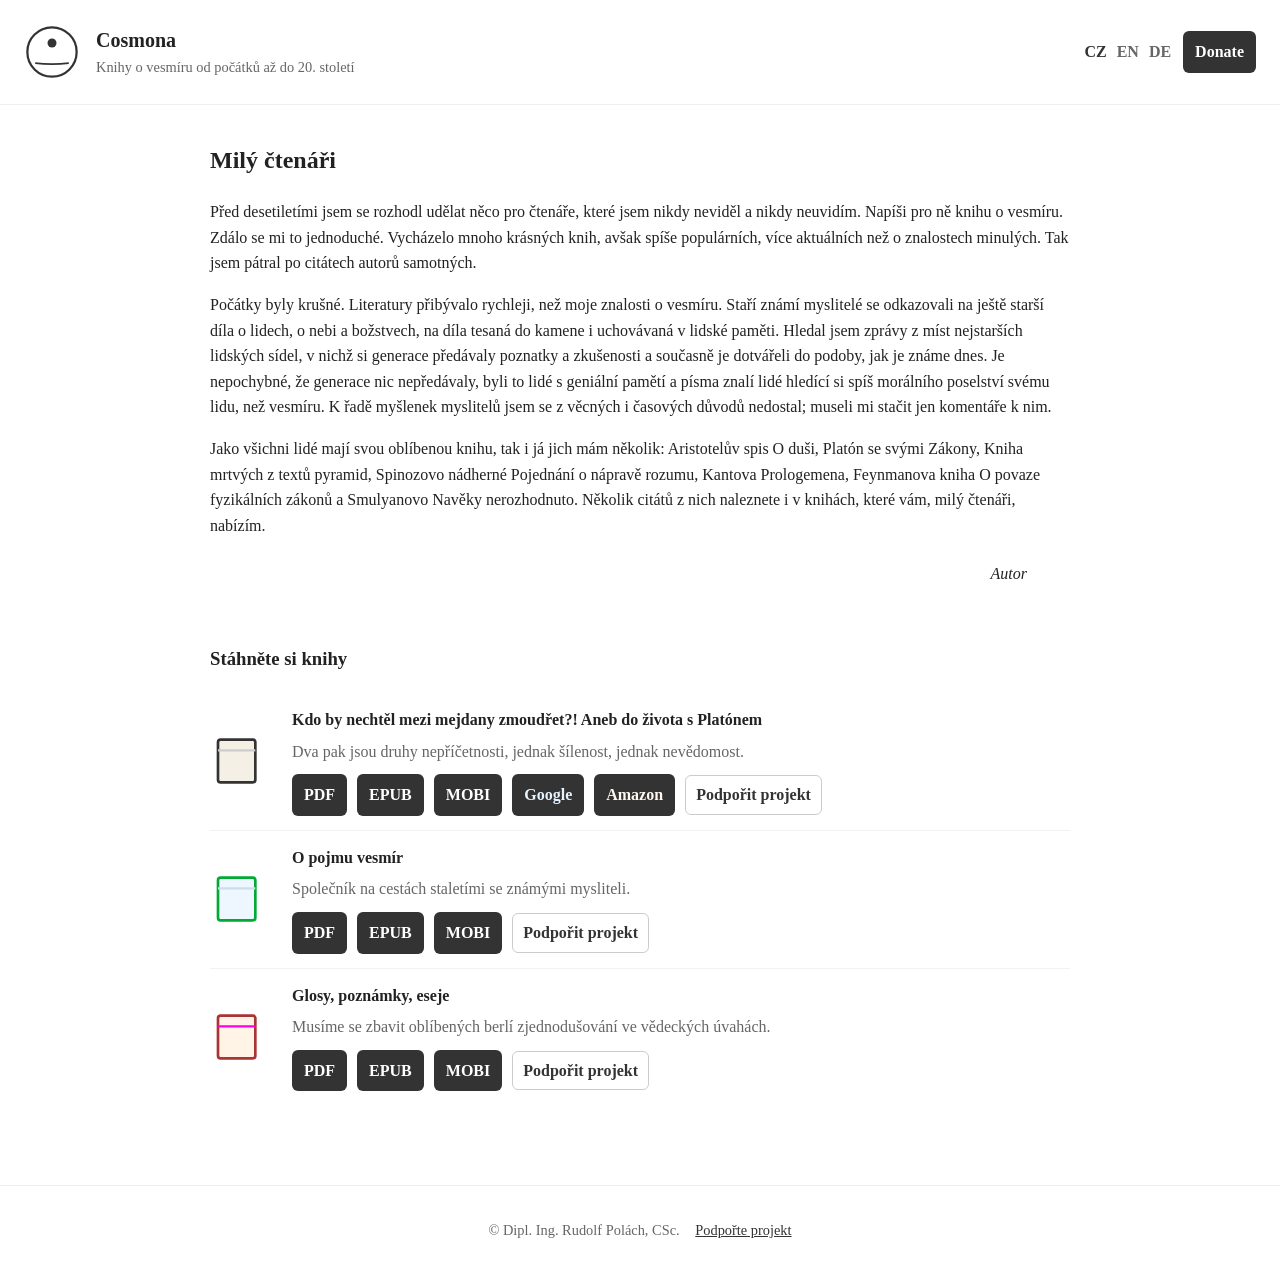
==== index.html @ 69b86dde "start" ====
<!doctype html>
<html lang="cs">
<head>
  <meta charset="utf-8" />
  <meta name="viewport" content="width=device-width,initial-scale=1" />
  <title>Cosmona — Knihy o vesmíru</title>
  <link rel="stylesheet" href="index.css">
</head>
<body>
  <header class="site-header">
    <div class="brand">
      <svg class="logo" width="56" height="56" viewBox="0 0 100 100" aria-hidden="true">
        <circle cx="50" cy="50" r="44" fill="none" stroke="#333" stroke-width="4"/>
        <circle cx="50" cy="34" r="8" fill="#333"/>
        <path d="M20 70 C40 72, 60 72, 80 70" fill="none" stroke="#333" stroke-width="3"/>
      </svg>
      <div>
        <h1>Cosmona</h1>
        <p class="tag">Knihy o vesmíru od počátků až do 20. století</p>
      </div>
    </div>

    <nav class="top-right">
      <div class="lang-switch">
        <a href="#" class="active">CZ</a>
        <a href="#">EN</a>
        <a href="#">DE</a>
      </div>
      <a class="donate" href="donate.html" rel="noopener noreferrer">Donate</a>
    </nav>
  </header>

  <main class="container">
    <section class="intro">
      <h2>Milý čtenáři</h2>
      <p>
        Před desetiletími jsem se rozhodl udělat něco pro čtenáře, které jsem nikdy neviděl a nikdy neuvidím. Napíši pro ně knihu o vesmíru.
        Zdálo se mi to jednoduché. Vycházelo mnoho krásných knih, avšak spíše populárních, více aktuálních než  o znalostech minulých.
        Tak jsem pátral po citátech autorů samotných.
      </p>
      <p>
        Počátky byly krušné. Literatury přibývalo rychleji, než moje znalosti o vesmíru.
        Staří známí myslitelé se odkazovali na ještě starší díla o lidech, o nebi a božstvech, na díla tesaná do kamene i uchovávaná v lidské paměti.
        Hledal jsem zprávy z míst nejstarších lidských sídel, v nichž si generace předávaly poznatky a zkušenosti a současně je dotvářeli do podoby, jak je známe dnes.
        Je nepochybné, že generace nic nepředávaly, byli to lidé s geniální pamětí a písma znalí lidé hledící si spíš morálního poselství svému lidu, než vesmíru.
        K řadě myšlenek myslitelů jsem se z věcných i časových důvodů nedostal; museli mi stačit jen komentáře k nim. 
      </p>
      <p>
        Jako všichni lidé mají svou oblíbenou knihu, tak i já jich mám několik:
        Aristotelův spis O duši, Platón se svými Zákony, Kniha mrtvých z textů pyramid, Spinozovo nádherné Pojednání o nápravě rozumu, Kantova Prologemena, Feynmanova kniha O povaze fyzikálních zákonů a Smulyanovo Navěky nerozhodnuto.
        Několik citátů z nich naleznete i v knihách, které vám, milý čtenáři, nabízím.
      </p>
      <p class="signature">Autor</p>
    </section>

    <section class="books">
      <h3>Stáhněte si knihy</h3>

      <article class="book">
        <svg class="book-ico" width="64" height="64" viewBox="0 0 24 24" aria-hidden="true">
          <rect x="3" y="4" width="14" height="16" rx="1" fill="#f5f0e6" stroke="#333"/>
          <path d="M3 8h14" stroke="#ccc" stroke-width="0.8"/>
        </svg>
        <div class="meta">
          <h4>Kdo by nechtěl mezi mejdany zmoudřet?! Aneb do života s Platónem</h4>
          <p>Dva pak jsou druhy nepříčetnosti, jednak šílenost, jednak nevědomost.</p>
          <div class="actions">
            <a class="download" href="books/kdo-by-nechtel-zmoudret.zip" download>PDF</a>
            <a class="download" href="books/kdo-by-nechtel-zmoudret.epub" download>EPUB</a>
            <a class="download" href="books/kdo-by-nechtel-zmoudret.mobi" download>MOBI</a>

            <a class="download google" href="books/kdo-by-nechtel-zmoudret.epub" download>Google</a>
            <a class="download amazon" href="books/kdo-by-nechtel-zmoudret.mobi" download>Amazon</a>


            <a class="donate-small" href="donate.html" rel="noopener noreferrer">Podpořit projekt</a>
          </div>
        </div>
      </article>

      <article class="book">
        <svg class="book-ico" width="64" height="64" viewBox="0 0 24 24" aria-hidden="true">
          <rect x="3" y="4" width="14" height="16" rx="1" fill="#eef7ff" stroke="#0a3"/>
          <path d="M3 8h14" stroke="#cde" stroke-width="0.8"/>
        </svg>
        <div class="meta">
          <h4>O pojmu vesmír</h4>
          <p>Společník na cestách staletími se známými mysliteli.</p>
          <div class="actions">
            <a class="download" href="books/o-pojmu-vesmir.zip" download>PDF</a>
            <a class="download" href="books/o-pojmu-vesmir.epub" download>EPUB</a>
            <a class="download" href="books/o-pojmu-vesmir.mobi" download>MOBI</a>
            <a class="donate-small" href="donate.html" rel="noopener noreferrer">Podpořit projekt</a>
          </div>
        </div>
      </article>

      <article class="book">
        <svg class="book-ico" width="64" height="64" viewBox="0 0 24 24" aria-hidden="true">
          <rect x="3" y="4" width="14" height="16" rx="1" fill="#fff4e6" stroke="#a33"/>
          <path d="M3 8h14" stroke="#f0d" stroke-width="0.8"/>
        </svg>
        <div class="meta">
          <h4>Glosy, poznámky, eseje</h4>
          <p>Musíme se zbavit oblíbených berlí zjednodušování ve vědeckých úvahách.</p>
          <div class="actions">
            <a class="download" href="books/glosy-poznamky-eseje.zip" download>PDF</a>
            <a class="download" href="books/glosy-poznamky-eseje.epub" download>EPUB</a>
            <a class="download" href="books/glosy-poznamky-eseje.mobi" download>MOBI</a>
            <a class="donate-small" href="donate.html" rel="noopener noreferrer">Podpořit projekt</a>
          </div>
        </div>
      </article>
    </section>
  </main>

  <footer class="site-footer">
    <p>© Dipl. Ing. Rudolf Polách, CSc.
    <a class="donate-inline" href="donate.html" rel="noopener noreferrer">Podpořte projekt</a></p>
  </footer>
</body>
</html>
---- index.css ----
:root {
  --bg: #fff;
  --text: #222;
  --muted: #666;
  --accent: #333;
  --maxw: 900px;
  font-family: "Georgia", serif;
  color-scheme: light;
}

* {
  box-sizing: border-box;
}

body {
  margin: 0;
  background: var(--bg);
  color: var(--text);
  line-height: 1.6;
}

.site-header {
  display: flex;
  justify-content: space-between;
  align-items: center;
  padding: 24px;
  border-bottom: 1px solid #eee;
}

.brand {
  display: flex;
  gap: 16px;
  align-items: center;
}

.brand h1 {
  margin: 0;
  font-size: 1.25rem;
}

.brand .tag {
  margin: 0;
  color: var(--muted);
  font-size: 0.9rem;
}

.logo {
  flex: 0 0 56px;
}

.top-right {
  display: flex;
  align-items: center;
  gap: 12px;
}

.lang-switch a {
  margin-left: 6px;
  text-decoration: none;
  color: var(--muted);
  font-weight: 600;
}

.lang-switch a.active {
  color: var(--accent);
}

.donate {
  padding: 8px 12px;
  background: #333;
  color: #fff;
  text-decoration: none;
  border-radius: 6px;
  font-weight: 700;
}

.container {
  max-width: var(--maxw);
  margin: 36px auto;
  padding: 0 20px;
}

.intro h2 {
  margin-top: 0;
  font-family: Georgia, serif;
}

.books {
  margin-top: 58px;
}

.book {
  display: flex;
  gap: 18px;
  align-items: center;
  padding: 14px 0;
  border-top: 1px solid #f2f2f2;
}

.book:first-of-type {
  border-top: none;
}

.book-ico {
  flex: 0 0 64px;
}

.meta h4 {
  margin: 0 0 6px 0;
}

.meta p {
  margin: 0 0 10px 0;
  color: var(--muted);
}

.actions {
  display: flex;
  gap: 10px;
  align-items: center;
  flex-wrap: wrap;
}

.download {
  display: inline-block;
  padding: 8px 12px;
  background: #333;
  color: #fff;
  text-decoration: none;
  border-radius: 6px;
  font-weight: 700;
}

.download.google {
  color: #E5F3FF;
}
.download.google:hover {
  color: #5A94E6;
}

.download.amazon {
  color: #FFF9F2;
}
.download.amazon:hover {
  color: #FF7A26;
}

.donate-small {
  display: inline-block;
  padding: 6px 10px;
  background: #fdfdfd transparent;
  border: 1px solid #ccc;
  color: #333;
  text-decoration: none;
  border-radius: 6px;
  font-weight: 700;
}
.donate-small:hover {
  transition: box-shadow 0.3s linear;
  box-shadow:
    0 0 6px 1px rgba(212, 175, 55, 0.45)
}

.site-footer {
  border-top: 1px solid #eee;
  margin-top: 80px;
  padding: 18px;
  text-align: center;
  color: var(--muted);
  font-size: 0.9rem;
}

.donate-inline {
  margin-left: 12px;
  color: #333;
  text-decoration: underline;
}

.signature {
  font-style: italic;
  margin-top: 1.4rem;
  width: fit-content;
  margin-left: auto;
  margin-right: 5%;
}

@media (max-width: 640px) {
  .book {
    gap: 12px;
  }

  .brand h1 {
    font-size: 1rem;
  }
}

@media (max-width: 340px) {
  .book-ico {display: none}
}
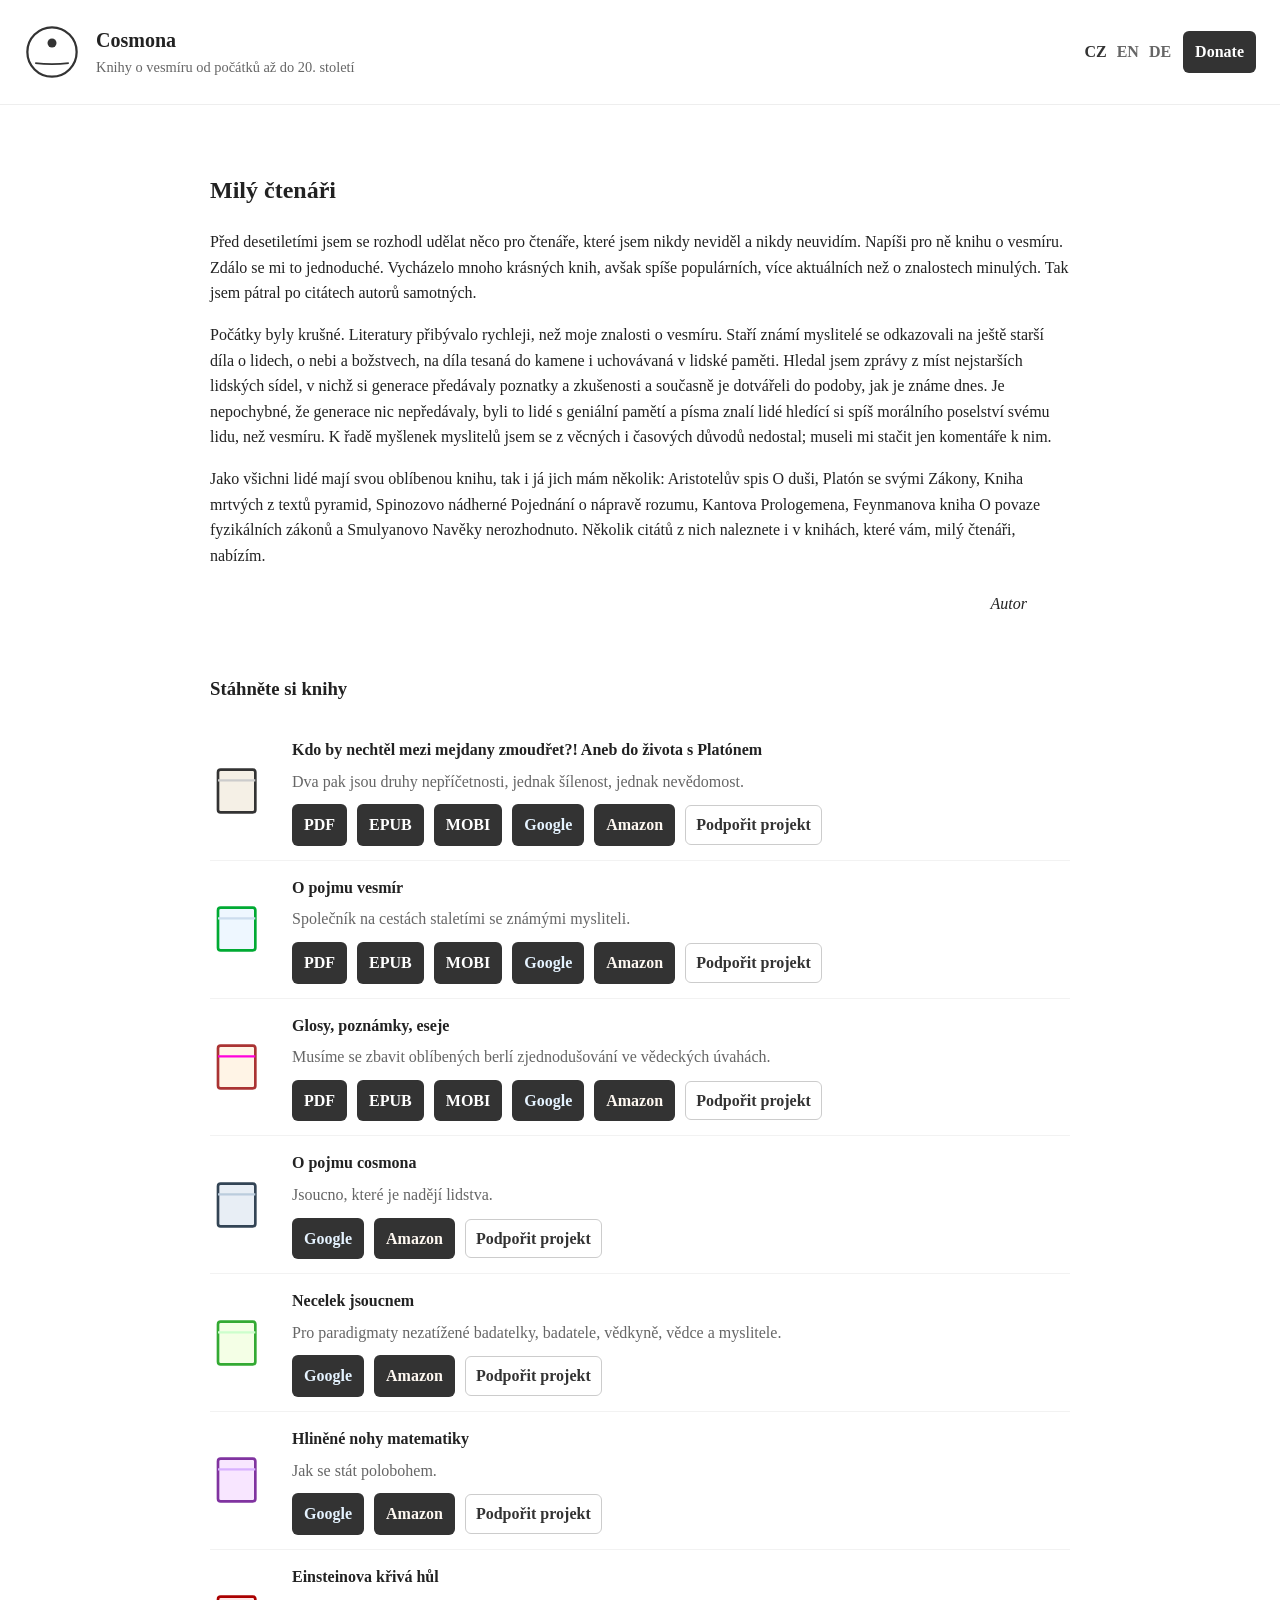
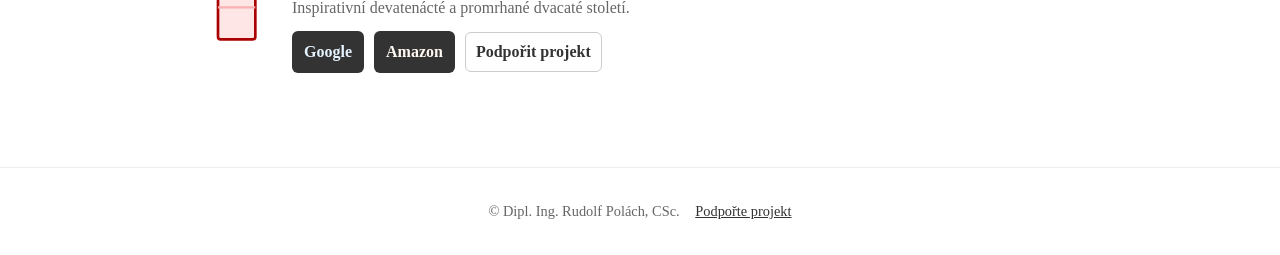
==== commit 1b31c61b: "cz en de version done, links to google and amazon books still missing" ====
--- a/index.html
+++ b/index.html
@@ -4,6 +4,7 @@
   <meta charset="utf-8" />
   <meta name="viewport" content="width=device-width,initial-scale=1" />
   <title>Cosmona — Knihy o vesmíru</title>
+  <link rel="icon" href="/favicon.svg" type="image/svg+xml">
   <link rel="stylesheet" href="index.css">
 </head>
 <body>
@@ -22,11 +23,11 @@
 
     <nav class="top-right">
       <div class="lang-switch">
-        <a href="#" class="active">CZ</a>
-        <a href="#">EN</a>
-        <a href="#">DE</a>
+        <a href="index.html" class="active">CZ</a>
+        <a href="index-en.html">EN</a>
+        <a href="index-de.html">DE</a>
       </div>
-      <a class="donate" href="donate.html" rel="noopener noreferrer">Donate</a>
+      <a class="donate" href="donate.html">Donate</a>
     </nav>
   </header>
 
@@ -65,14 +66,11 @@
           <h4>Kdo by nechtěl mezi mejdany zmoudřet?! Aneb do života s Platónem</h4>
           <p>Dva pak jsou druhy nepříčetnosti, jednak šílenost, jednak nevědomost.</p>
           <div class="actions">
-            <a class="download" href="books/kdo-by-nechtel-zmoudret.zip" download>PDF</a>
+            <a class="download" href="books/kdo-by-nechtel-zmoudret.pdf" download>PDF</a>
             <a class="download" href="books/kdo-by-nechtel-zmoudret.epub" download>EPUB</a>
             <a class="download" href="books/kdo-by-nechtel-zmoudret.mobi" download>MOBI</a>
-
-            <a class="download google" href="books/kdo-by-nechtel-zmoudret.epub" download>Google</a>
-            <a class="download amazon" href="books/kdo-by-nechtel-zmoudret.mobi" download>Amazon</a>
-
-
+            <a class="download google" href="/" target="_blank" rel="noopener noreferrer">Google</a>
+            <a class="download amazon" href="/" target="_blank" rel="noopener noreferrer">Amazon</a>
             <a class="donate-small" href="donate.html" rel="noopener noreferrer">Podpořit projekt</a>
           </div>
         </div>
@@ -87,9 +85,11 @@
           <h4>O pojmu vesmír</h4>
           <p>Společník na cestách staletími se známými mysliteli.</p>
           <div class="actions">
-            <a class="download" href="books/o-pojmu-vesmir.zip" download>PDF</a>
+            <a class="download" href="books/o-pojmu-vesmir.pdf" download>PDF</a>
             <a class="download" href="books/o-pojmu-vesmir.epub" download>EPUB</a>
             <a class="download" href="books/o-pojmu-vesmir.mobi" download>MOBI</a>
+            <a class="download google" href="/" target="_blank" rel="noopener noreferrer">Google</a>
+            <a class="download amazon" href="/" target="_blank" rel="noopener noreferrer">Amazon</a>
             <a class="donate-small" href="donate.html" rel="noopener noreferrer">Podpořit projekt</a>
           </div>
         </div>
@@ -104,13 +104,81 @@
           <h4>Glosy, poznámky, eseje</h4>
           <p>Musíme se zbavit oblíbených berlí zjednodušování ve vědeckých úvahách.</p>
           <div class="actions">
-            <a class="download" href="books/glosy-poznamky-eseje.zip" download>PDF</a>
+            <a class="download" href="books/glosy-poznamky-eseje.pdf" download>PDF</a>
             <a class="download" href="books/glosy-poznamky-eseje.epub" download>EPUB</a>
             <a class="download" href="books/glosy-poznamky-eseje.mobi" download>MOBI</a>
+            <a class="download google" href="/" target="_blank" rel="noopener noreferrer">Google</a>
+            <a class="download amazon" href="/" target="_blank" rel="noopener noreferrer">Amazon</a>
             <a class="donate-small" href="donate.html" rel="noopener noreferrer">Podpořit projekt</a>
           </div>
         </div>
       </article>
+
+      <article class="book">
+        <svg class="book-ico" width="64" height="64" viewBox="0 0 24 24" aria-hidden="true">
+          <rect x="3" y="4" width="14" height="16" rx="1" fill="#e8eef5" stroke="#345"/>
+          <path d="M3 8h14" stroke="#bcd" stroke-width="0.8"/>
+        </svg>
+        </svg>
+        <div class="meta">
+          <h4>O pojmu cosmona</h4>
+          <p>Jsoucno, které je nadějí lidstva.</p>
+          <div class="actions">
+            <a class="download google" href="/" target="_blank" rel="noopener noreferrer">Google</a>
+            <a class="download amazon" href="/" target="_blank" rel="noopener noreferrer">Amazon</a>
+            <a class="donate-small" href="donate.html" rel="noopener noreferrer">Podpořit projekt</a>
+          </div>
+        </div>
+      </article>
+
+      <article class="book">
+        <svg class="book-ico" width="64" height="64" viewBox="0 0 24 24" aria-hidden="true">
+          <rect x="3" y="4" width="14" height="16" rx="1" fill="#f4ffe6" stroke="#3a3"/>
+          <path d="M3 8h14" stroke="#cfc" stroke-width="0.8"/>
+        </svg>
+        <div class="meta">
+          <h4>Necelek jsoucnem</h4>
+          <p>Pro paradigmaty nezatížené badatelky, badatele, vědkyně, vědce a myslitele.</p>
+          <div class="actions">
+            <a class="download google" href="/" target="_blank" rel="noopener noreferrer">Google</a>
+            <a class="download amazon" href="/" target="_blank" rel="noopener noreferrer">Amazon</a>
+            <a class="donate-small" href="donate.html" rel="noopener noreferrer">Podpořit projekt</a>
+          </div>
+        </div>
+      </article>
+
+      <article class="book">
+        <svg class="book-ico" width="64" height="64" viewBox="0 0 24 24" aria-hidden="true">
+          <rect x="3" y="4" width="14" height="16" rx="1" fill="#f8e6ff" stroke="#8033a0"/>
+          <path d="M3 8h14" stroke="#d8b0ff" stroke-width="0.8"/>
+        </svg>
+        <div class="meta">
+          <h4>Hliněné nohy matematiky</h4>
+          <p>Jak se stát polobohem.</p>
+          <div class="actions">
+            <a class="download google" href="/" target="_blank" rel="noopener noreferrer">Google</a>
+            <a class="download amazon" href="/" target="_blank" rel="noopener noreferrer">Amazon</a>
+            <a class="donate-small" href="donate.html" rel="noopener noreferrer">Podpořit projekt</a>
+          </div>
+        </div>
+      </article>
+
+      <article class="book">
+        <svg class="book-ico" width="64" height="64" viewBox="0 0 24 24" aria-hidden="true">
+          <rect x="3" y="4" width="14" height="16" rx="1" fill="#ffe6e6" stroke="#a00"/>
+          <path d="M3 8h14" stroke="#f8b0b0" stroke-width="0.8"/>
+        </svg>
+        <div class="meta">
+          <h4>Einsteinova křivá hůl</h4>
+          <p>Inspirativní devatenácté a promrhané dvacaté století.</p>
+          <div class="actions">
+            <a class="download google" href="/" target="_blank" rel="noopener noreferrer">Google</a>
+            <a class="download amazon" href="/" target="_blank" rel="noopener noreferrer">Amazon</a>
+            <a class="donate-small" href="donate.html" rel="noopener noreferrer">Podpořit projekt</a>
+          </div>
+        </div>
+      </article>
+
     </section>
   </main>
 
@@ -119,4 +187,4 @@
     <a class="donate-inline" href="donate.html" rel="noopener noreferrer">Podpořte projekt</a></p>
   </footer>
 </body>
-</html>
+</html>
--- a/index.css
+++ b/index.css
@@ -74,10 +74,19 @@
   font-weight: 700;
 }
 
+.home-link {
+  padding: 8px 12px;
+  background: #333;
+  color: #fff;
+  text-decoration: none;
+  border-radius: 6px;
+  font-weight: 700;
+}
+
 .container {
   max-width: var(--maxw);
   margin: 36px auto;
-  padding: 0 20px;
+  padding: 30px 20px 0;
 }
 
 .intro h2 {
@@ -158,7 +167,7 @@
 .donate-small:hover {
   transition: box-shadow 0.3s linear;
   box-shadow:
-    0 0 6px 1px rgba(212, 175, 55, 0.45)
+    0 0 5px 1px rgba(212, 175, 55, 0.45)
 }
 
 .site-footer {
@@ -198,5 +207,3 @@
   .book-ico {display: none}
 }
 
-
-
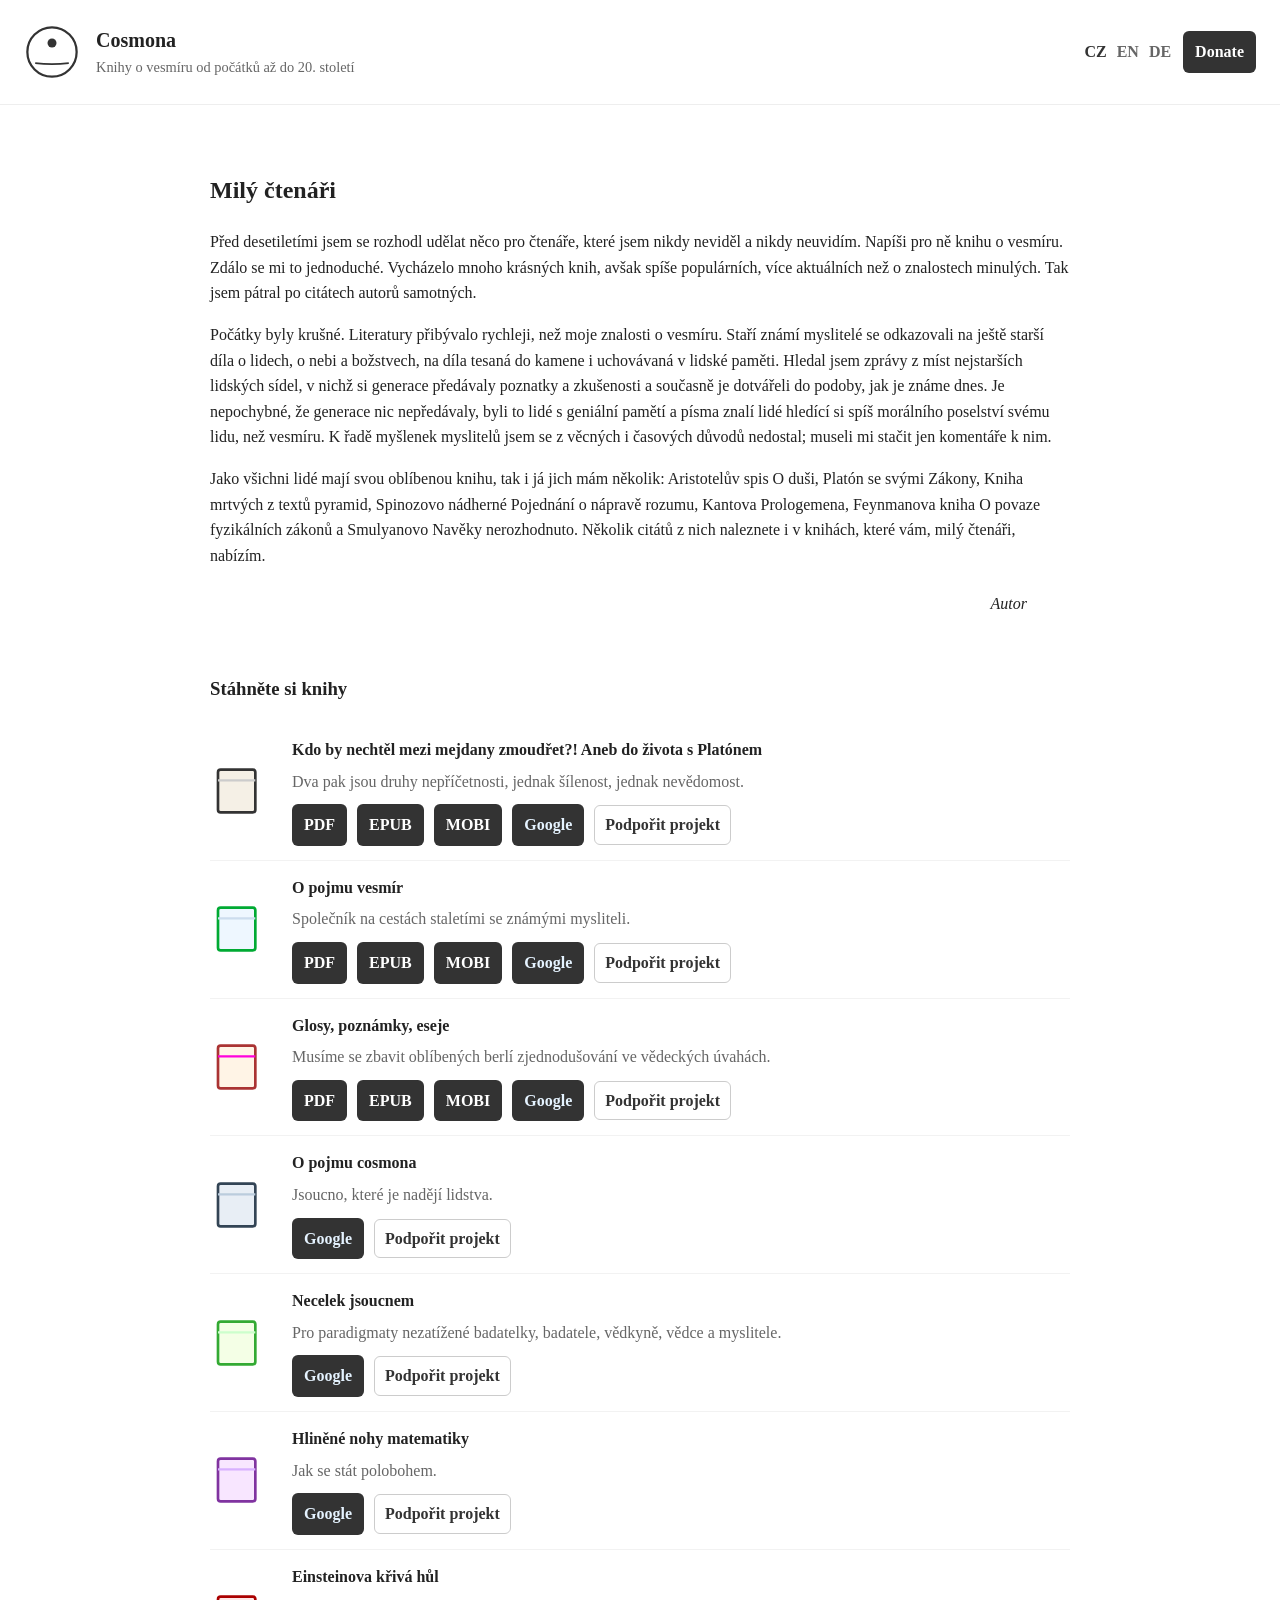
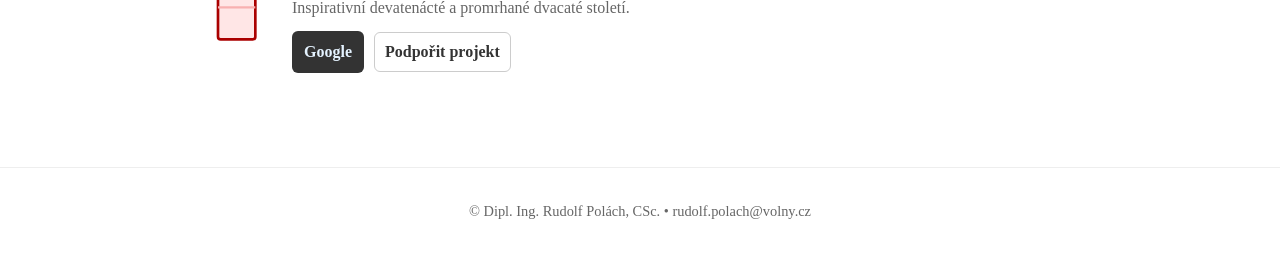
==== commit aaba7a1e: "zatim nefunkcni odkazy na google knihy" ====
--- a/index.html
+++ b/index.html
@@ -66,11 +66,11 @@
           <h4>Kdo by nechtěl mezi mejdany zmoudřet?! Aneb do života s Platónem</h4>
           <p>Dva pak jsou druhy nepříčetnosti, jednak šílenost, jednak nevědomost.</p>
           <div class="actions">
-            <a class="download" href="books/kdo-by-nechtel-zmoudret.pdf" download>PDF</a>
-            <a class="download" href="books/kdo-by-nechtel-zmoudret.epub" download>EPUB</a>
-            <a class="download" href="books/kdo-by-nechtel-zmoudret.mobi" download>MOBI</a>
+            <a class="download" href="books/cz/kdo-by-nechtel-zmoudret.pdf" download>PDF</a>
+            <a class="download" href="books/cz/kdo-by-nechtel-zmoudret.epub" download>EPUB</a>
+            <a class="download" href="books/cz/kdo-by-nechtel-zmoudret.mobi" download>MOBI</a>
             <a class="download google" href="/" target="_blank" rel="noopener noreferrer">Google</a>
-            <a class="download amazon" href="/" target="_blank" rel="noopener noreferrer">Amazon</a>
+            <!-- <a class="download amazon" href="/" target="_blank" rel="noopener noreferrer">Amazon</a> -->
             <a class="donate-small" href="donate.html" rel="noopener noreferrer">Podpořit projekt</a>
           </div>
         </div>
@@ -85,11 +85,11 @@
           <h4>O pojmu vesmír</h4>
           <p>Společník na cestách staletími se známými mysliteli.</p>
           <div class="actions">
-            <a class="download" href="books/o-pojmu-vesmir.pdf" download>PDF</a>
-            <a class="download" href="books/o-pojmu-vesmir.epub" download>EPUB</a>
-            <a class="download" href="books/o-pojmu-vesmir.mobi" download>MOBI</a>
+            <a class="download" href="books/cz/o-pojmu-vesmir.pdf" download>PDF</a>
+            <a class="download" href="books/cz/o-pojmu-vesmir.epub" download>EPUB</a>
+            <a class="download" href="books/cz/o-pojmu-vesmir.mobi" download>MOBI</a>
             <a class="download google" href="/" target="_blank" rel="noopener noreferrer">Google</a>
-            <a class="download amazon" href="/" target="_blank" rel="noopener noreferrer">Amazon</a>
+            <!-- <a class="download amazon" href="/" target="_blank" rel="noopener noreferrer">Amazon</a> -->
             <a class="donate-small" href="donate.html" rel="noopener noreferrer">Podpořit projekt</a>
           </div>
         </div>
@@ -104,11 +104,11 @@
           <h4>Glosy, poznámky, eseje</h4>
           <p>Musíme se zbavit oblíbených berlí zjednodušování ve vědeckých úvahách.</p>
           <div class="actions">
-            <a class="download" href="books/glosy-poznamky-eseje.pdf" download>PDF</a>
-            <a class="download" href="books/glosy-poznamky-eseje.epub" download>EPUB</a>
-            <a class="download" href="books/glosy-poznamky-eseje.mobi" download>MOBI</a>
+            <a class="download" href="books/cz/glosy-poznamky-eseje.pdf" download>PDF</a>
+            <a class="download" href="books/cz/glosy-poznamky-eseje.epub" download>EPUB</a>
+            <a class="download" href="books/cz/glosy-poznamky-eseje.mobi" download>MOBI</a>
             <a class="download google" href="/" target="_blank" rel="noopener noreferrer">Google</a>
-            <a class="download amazon" href="/" target="_blank" rel="noopener noreferrer">Amazon</a>
+            <!-- <a class="download amazon" href="/" target="_blank" rel="noopener noreferrer">Amazon</a> -->
             <a class="donate-small" href="donate.html" rel="noopener noreferrer">Podpořit projekt</a>
           </div>
         </div>
@@ -125,7 +125,7 @@
           <p>Jsoucno, které je nadějí lidstva.</p>
           <div class="actions">
             <a class="download google" href="/" target="_blank" rel="noopener noreferrer">Google</a>
-            <a class="download amazon" href="/" target="_blank" rel="noopener noreferrer">Amazon</a>
+            <!-- <a class="download amazon" href="/" target="_blank" rel="noopener noreferrer">Amazon</a> -->
             <a class="donate-small" href="donate.html" rel="noopener noreferrer">Podpořit projekt</a>
           </div>
         </div>
@@ -141,7 +141,7 @@
           <p>Pro paradigmaty nezatížené badatelky, badatele, vědkyně, vědce a myslitele.</p>
           <div class="actions">
             <a class="download google" href="/" target="_blank" rel="noopener noreferrer">Google</a>
-            <a class="download amazon" href="/" target="_blank" rel="noopener noreferrer">Amazon</a>
+            <!-- <a class="download amazon" href="/" target="_blank" rel="noopener noreferrer">Amazon</a> -->
             <a class="donate-small" href="donate.html" rel="noopener noreferrer">Podpořit projekt</a>
           </div>
         </div>
@@ -157,7 +157,7 @@
           <p>Jak se stát polobohem.</p>
           <div class="actions">
             <a class="download google" href="/" target="_blank" rel="noopener noreferrer">Google</a>
-            <a class="download amazon" href="/" target="_blank" rel="noopener noreferrer">Amazon</a>
+            <!-- <a class="download amazon" href="/" target="_blank" rel="noopener noreferrer">Amazon</a> -->
             <a class="donate-small" href="donate.html" rel="noopener noreferrer">Podpořit projekt</a>
           </div>
         </div>
@@ -173,7 +173,7 @@
           <p>Inspirativní devatenácté a promrhané dvacaté století.</p>
           <div class="actions">
             <a class="download google" href="/" target="_blank" rel="noopener noreferrer">Google</a>
-            <a class="download amazon" href="/" target="_blank" rel="noopener noreferrer">Amazon</a>
+            <!-- <a class="download amazon" href="/" target="_blank" rel="noopener noreferrer">Amazon</a> -->
             <a class="donate-small" href="donate.html" rel="noopener noreferrer">Podpořit projekt</a>
           </div>
         </div>
@@ -183,8 +183,7 @@
   </main>
 
   <footer class="site-footer">
-    <p>© Dipl. Ing. Rudolf Polách, CSc.
-    <a class="donate-inline" href="donate.html" rel="noopener noreferrer">Podpořte projekt</a></p>
+    <p>© Dipl. Ing. Rudolf Polách, CSc. • rudolf&#46;polach&#64;volny&#46;cz</p>
   </footer>
 </body>
 </html>
--- a/index.css
+++ b/index.css
@@ -77,7 +77,7 @@
 .home-link {
   padding: 8px 12px;
   background: #333;
-  color: #fff;
+  color: white;
   text-decoration: none;
   border-radius: 6px;
   font-weight: 700;
@@ -179,12 +179,6 @@
   font-size: 0.9rem;
 }
 
-.donate-inline {
-  margin-left: 12px;
-  color: #333;
-  text-decoration: underline;
-}
-
 .signature {
   font-style: italic;
   margin-top: 1.4rem;
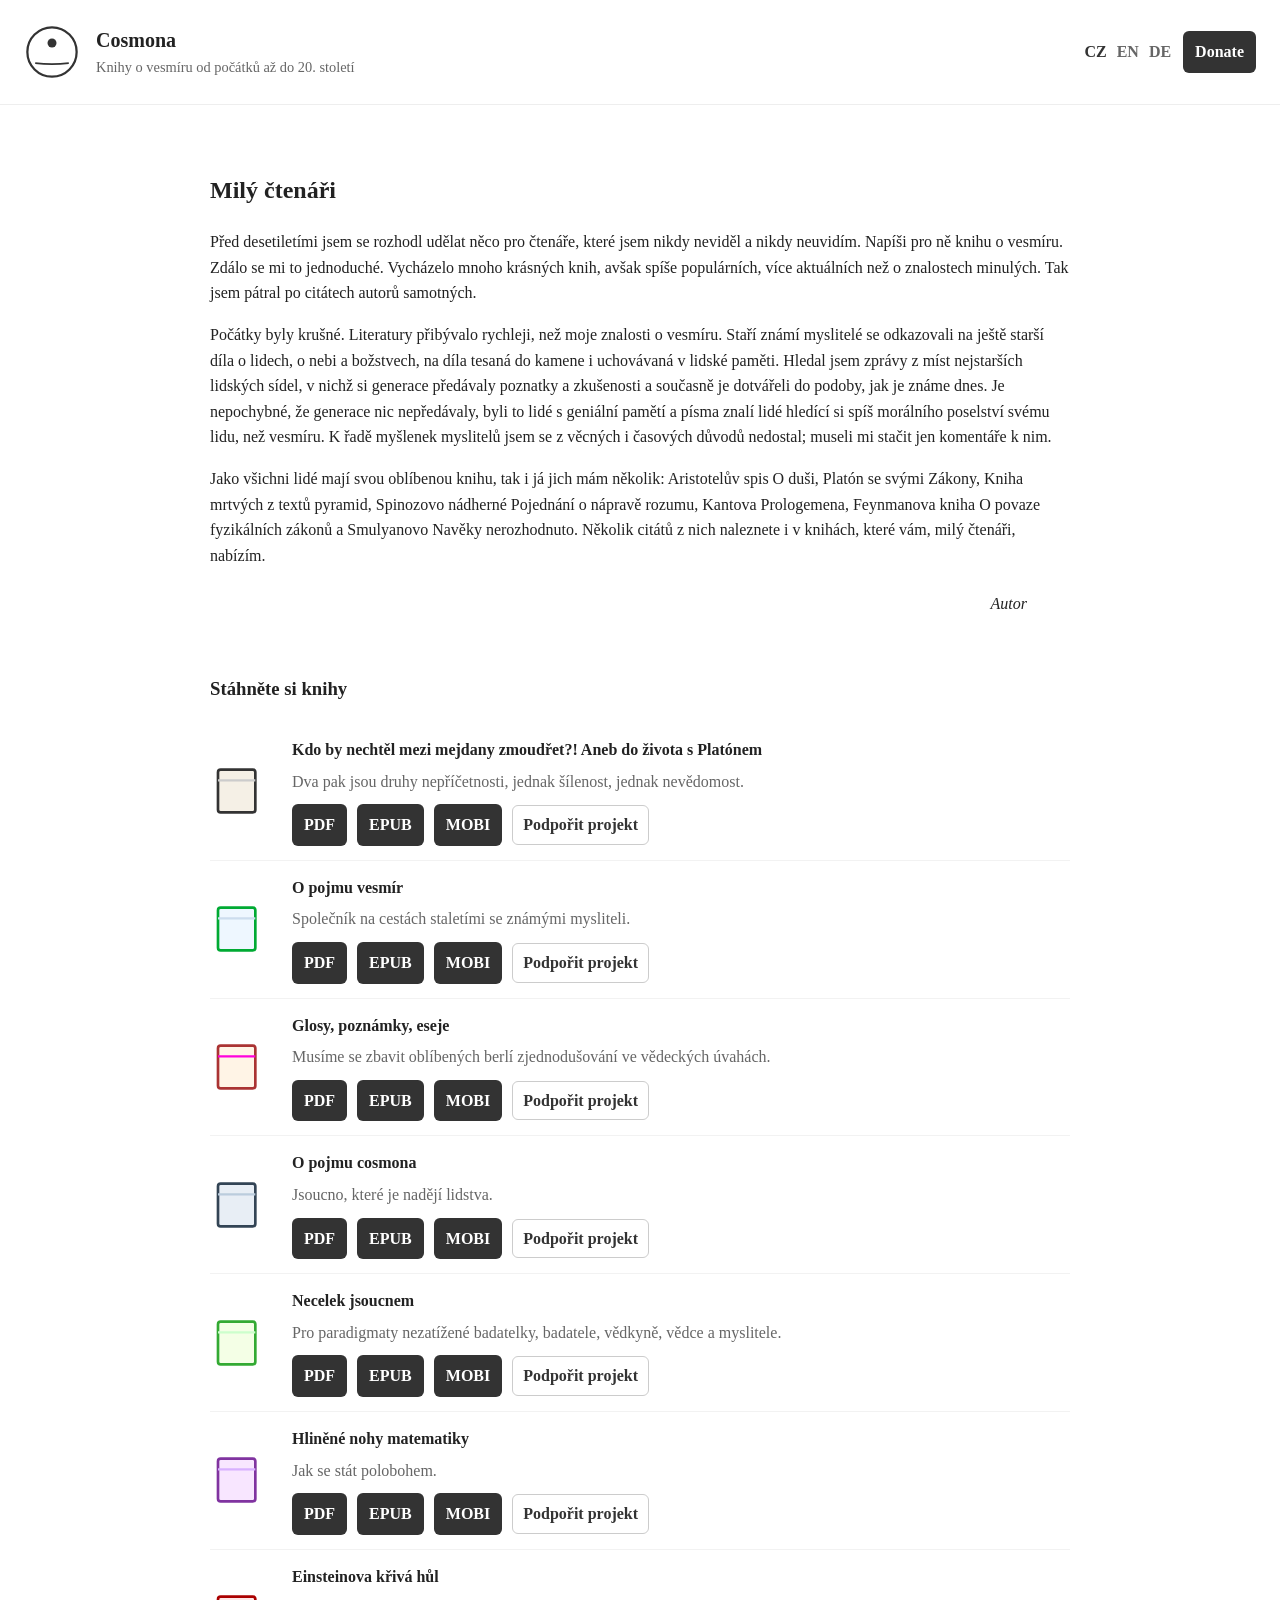
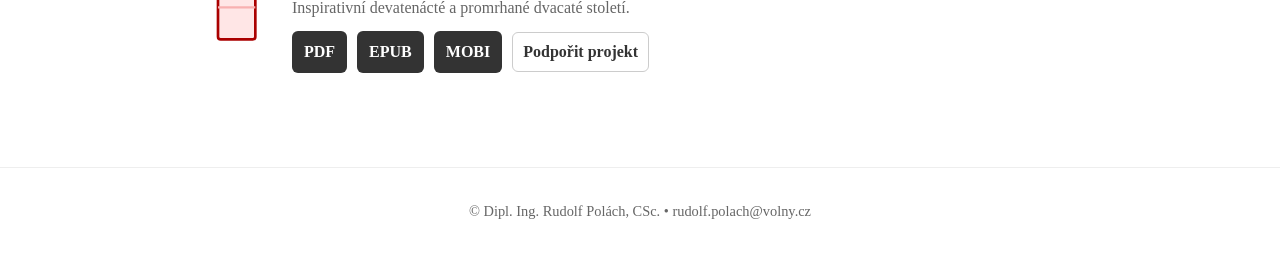
==== commit 4cd9470b: "added all books" ====
--- a/index.html
+++ b/index.html
@@ -1,9 +1,19 @@
 <!doctype html>
 <html lang="cs">
 <head>
+ <!-- Google tag (gtag.js) -->
+ <script async src="https://www.googletagmanager.com/gtag/js?id=G-7ZQGL3QBT3"></script>
+ <script>
+   window.dataLayer = window.dataLayer || [];
+   function gtag(){dataLayer.push(arguments);}
+   gtag('js', new Date());
+   gtag('config', 'G-7ZQGL3QBT3');
+ </script>
+
   <meta charset="utf-8" />
   <meta name="viewport" content="width=device-width,initial-scale=1" />
-  <title>Cosmona — Knihy o vesmíru</title>
+  <meta name="description" content="Autorská stránka Rudolfa Polácha. Knihy o vesmíru, starověkých textech, filozofii a myšlení od dávných civilizací po 20. století.">
+  <title>Cosmona — Knihy o vesmíru Rudolfa Polácha</title>
   <link rel="icon" href="/favicon.svg" type="image/svg+xml">
   <link rel="stylesheet" href="index.css">
 </head>
@@ -69,7 +79,7 @@
             <a class="download" href="books/cz/kdo-by-nechtel-zmoudret.pdf" download>PDF</a>
             <a class="download" href="books/cz/kdo-by-nechtel-zmoudret.epub" download>EPUB</a>
             <a class="download" href="books/cz/kdo-by-nechtel-zmoudret.mobi" download>MOBI</a>
-            <a class="download google" href="/" target="_blank" rel="noopener noreferrer">Google</a>
+            <!-- <a class="download google" href="/" target="_blank" rel="noopener noreferrer">Google</a> -->
             <!-- <a class="download amazon" href="/" target="_blank" rel="noopener noreferrer">Amazon</a> -->
             <a class="donate-small" href="donate.html" rel="noopener noreferrer">Podpořit projekt</a>
           </div>
@@ -88,7 +98,7 @@
             <a class="download" href="books/cz/o-pojmu-vesmir.pdf" download>PDF</a>
             <a class="download" href="books/cz/o-pojmu-vesmir.epub" download>EPUB</a>
             <a class="download" href="books/cz/o-pojmu-vesmir.mobi" download>MOBI</a>
-            <a class="download google" href="/" target="_blank" rel="noopener noreferrer">Google</a>
+            <!-- <a class="download google" href="/" target="_blank" rel="noopener noreferrer">Google</a> -->
             <!-- <a class="download amazon" href="/" target="_blank" rel="noopener noreferrer">Amazon</a> -->
             <a class="donate-small" href="donate.html" rel="noopener noreferrer">Podpořit projekt</a>
           </div>
@@ -107,24 +117,29 @@
             <a class="download" href="books/cz/glosy-poznamky-eseje.pdf" download>PDF</a>
             <a class="download" href="books/cz/glosy-poznamky-eseje.epub" download>EPUB</a>
             <a class="download" href="books/cz/glosy-poznamky-eseje.mobi" download>MOBI</a>
-            <a class="download google" href="/" target="_blank" rel="noopener noreferrer">Google</a>
-            <!-- <a class="download amazon" href="/" target="_blank" rel="noopener noreferrer">Amazon</a> -->
-            <a class="donate-small" href="donate.html" rel="noopener noreferrer">Podpořit projekt</a>
-          </div>
-        </div>
-      </article>
+            <!-- <a class="download google" href="/" target="_blank" rel="noopener noreferrer">Google</a> -->
+            <!-- <a class="download amazon" href="/" target="_blank" rel="noopener noreferrer">Amazon</a> -->
+            <a class="donate-small" href="donate.html" rel="noopener noreferrer">Podpořit projekt</a>
+          </div>
+        </div>
+      </article>
+
+
+
 
       <article class="book">
         <svg class="book-ico" width="64" height="64" viewBox="0 0 24 24" aria-hidden="true">
           <rect x="3" y="4" width="14" height="16" rx="1" fill="#e8eef5" stroke="#345"/>
           <path d="M3 8h14" stroke="#bcd" stroke-width="0.8"/>
         </svg>
-        </svg>
         <div class="meta">
           <h4>O pojmu cosmona</h4>
           <p>Jsoucno, které je nadějí lidstva.</p>
           <div class="actions">
-            <a class="download google" href="/" target="_blank" rel="noopener noreferrer">Google</a>
+            <a class="download" href="books/cz/o-pojmu-cosmona.pdf" download>PDF</a>
+            <a class="download" href="books/cz/o-pojmu-cosmona.epub" download>EPUB</a>
+            <a class="download" href="books/cz/o-pojmu-cosmona.mobi" download>MOBI</a>
+            <!-- <a class="download google" href="/" target="_blank" rel="noopener noreferrer">Google</a> -->
             <!-- <a class="download amazon" href="/" target="_blank" rel="noopener noreferrer">Amazon</a> -->
             <a class="donate-small" href="donate.html" rel="noopener noreferrer">Podpořit projekt</a>
           </div>
@@ -140,7 +155,10 @@
           <h4>Necelek jsoucnem</h4>
           <p>Pro paradigmaty nezatížené badatelky, badatele, vědkyně, vědce a myslitele.</p>
           <div class="actions">
-            <a class="download google" href="/" target="_blank" rel="noopener noreferrer">Google</a>
+            <a class="download" href="books/cz/necelek-jsoucnem.pdf" download>PDF</a>
+            <a class="download" href="books/cz/necelek-jsoucnem.epub" download>EPUB</a>
+            <a class="download" href="books/cz/necelek-jsoucnem.mobi" download>MOBI</a>
+            <!-- <a class="download google" href="/" target="_blank" rel="noopener noreferrer">Google</a> -->
             <!-- <a class="download amazon" href="/" target="_blank" rel="noopener noreferrer">Amazon</a> -->
             <a class="donate-small" href="donate.html" rel="noopener noreferrer">Podpořit projekt</a>
           </div>
@@ -156,7 +174,10 @@
           <h4>Hliněné nohy matematiky</h4>
           <p>Jak se stát polobohem.</p>
           <div class="actions">
-            <a class="download google" href="/" target="_blank" rel="noopener noreferrer">Google</a>
+            <a class="download" href="books/cz/hlinene-nohy-matematiky.pdf" download>PDF</a>
+            <a class="download" href="books/cz/hlinene-nohy-matematiky.epub" download>EPUB</a>
+            <a class="download" href="books/cz/hlinene-nohy-matematiky.mobi" download>MOBI</a>
+            <!-- <a class="download google" href="/" target="_blank" rel="noopener noreferrer">Google</a> -->
             <!-- <a class="download amazon" href="/" target="_blank" rel="noopener noreferrer">Amazon</a> -->
             <a class="donate-small" href="donate.html" rel="noopener noreferrer">Podpořit projekt</a>
           </div>
@@ -172,7 +193,10 @@
           <h4>Einsteinova křivá hůl</h4>
           <p>Inspirativní devatenácté a promrhané dvacaté století.</p>
           <div class="actions">
-            <a class="download google" href="/" target="_blank" rel="noopener noreferrer">Google</a>
+            <a class="download" href="books/cz/einsteinova-kriva-hul.pdf" download>PDF</a>
+            <a class="download" href="books/cz/einsteinova-kriva-hul.epub" download>EPUB</a>
+            <a class="download" href="books/cz/einsteinova-kriva-hul.mobi" download>MOBI</a>
+            <!-- <a class="download google" href="/" target="_blank" rel="noopener noreferrer">Google</a> -->
             <!-- <a class="download amazon" href="/" target="_blank" rel="noopener noreferrer">Amazon</a> -->
             <a class="donate-small" href="donate.html" rel="noopener noreferrer">Podpořit projekt</a>
           </div>
